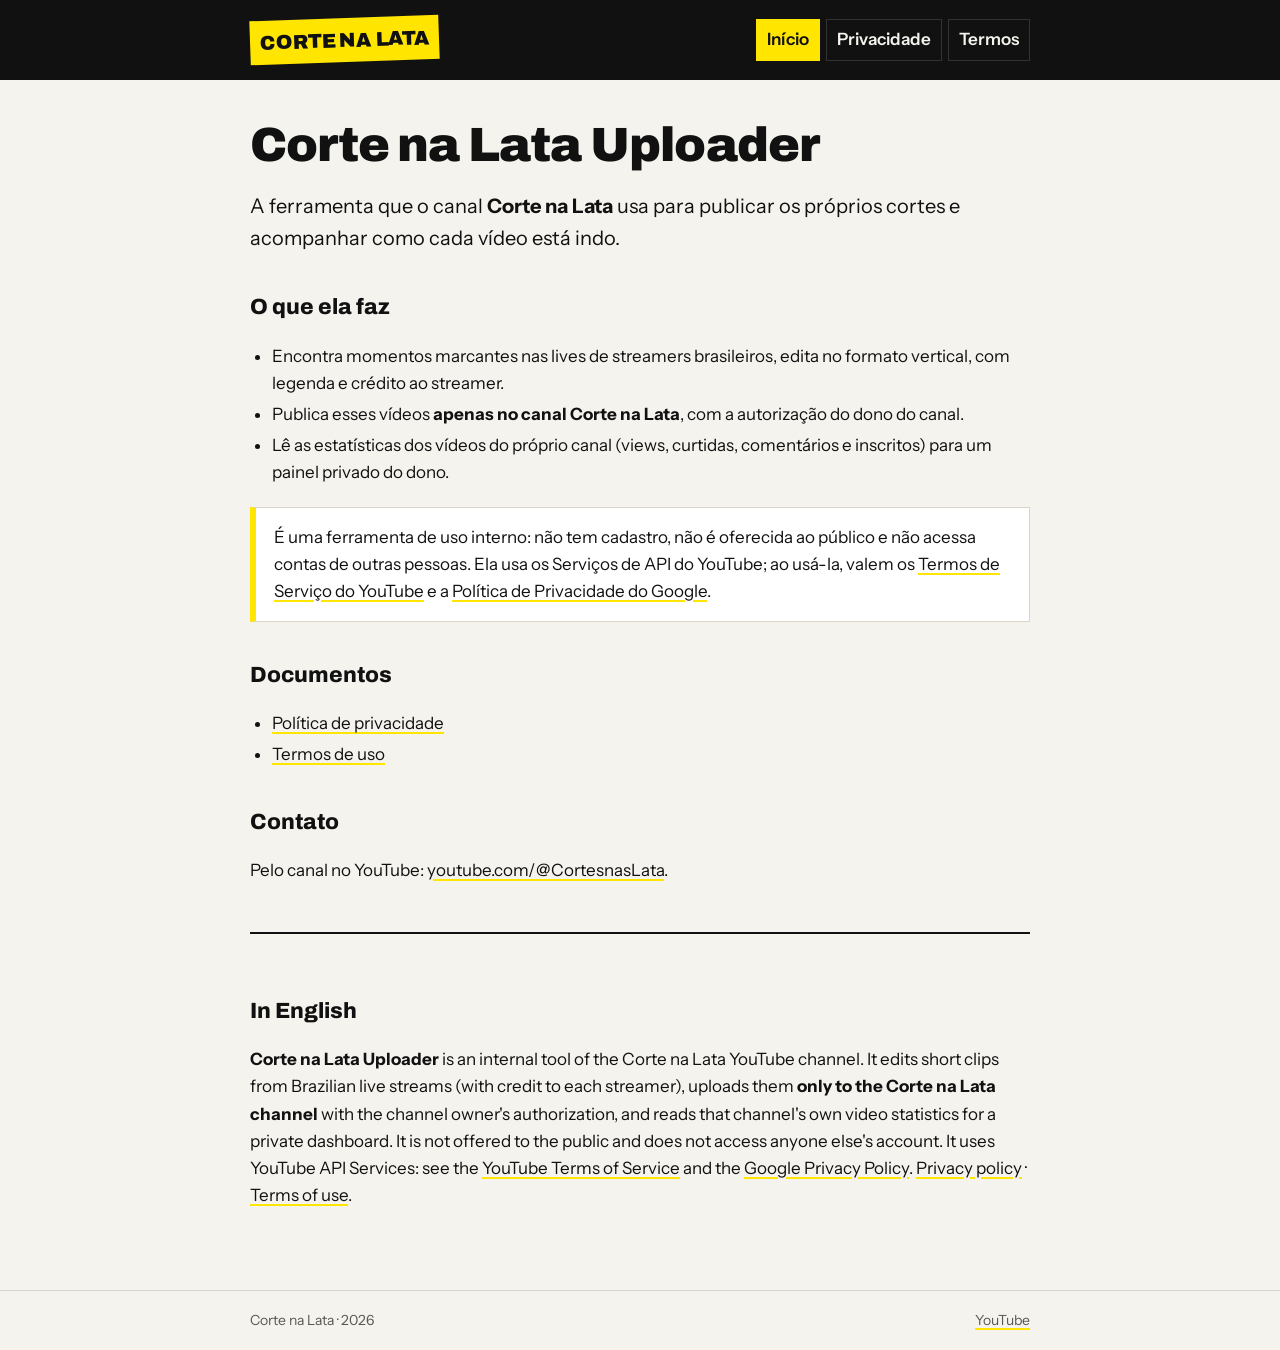
==== index.html @ 4a44e8d9 "Site do Corte na Lata Uploader: início, privacidade e termos" ====
<!doctype html>
<html lang="pt-BR">
<head>
<meta charset="utf-8">
<meta name="viewport" content="width=device-width, initial-scale=1">
<title>Corte na Lata Uploader</title>
<meta name="description" content="Ferramenta do canal Corte na Lata que publica cortes de lives no próprio canal e acompanha as estatísticas dos vídeos.">
<link rel="preconnect" href="https://fonts.googleapis.com">
<link href="https://fonts.googleapis.com/css2?family=Archivo:wght@800;900&family=Instrument+Sans:wght@400;600&display=swap" rel="stylesheet">
<link rel="stylesheet" href="style.css">
</head>
<body>
<header><div class="bar">
  <a class="brand" href="./">CORTE NA LATA</a>
  <nav aria-label="Páginas"><a href="./" aria-current="page">Início</a><a href="privacy.html">Privacidade</a><a href="terms.html">Termos</a></nav>
</div></header>
<main>
  <h1>Corte na Lata Uploader</h1>
  <p class="lead">A ferramenta que o canal <strong>Corte na Lata</strong> usa para publicar os próprios cortes e acompanhar como cada vídeo está indo.</p>

  <h2>O que ela faz</h2>
  <ul>
    <li>Encontra momentos marcantes nas lives de streamers brasileiros, edita no formato vertical, com legenda e crédito ao streamer.</li>
    <li>Publica esses vídeos <strong>apenas no canal Corte na Lata</strong>, com a autorização do dono do canal.</li>
    <li>Lê as estatísticas dos vídeos do próprio canal (views, curtidas, comentários e inscritos) para um painel privado do dono.</li>
  </ul>

  <div class="box">É uma ferramenta de uso interno: não tem cadastro, não é oferecida ao público e não acessa contas de outras pessoas. Ela usa os Serviços de API do YouTube; ao usá-la, valem os <a href="https://www.youtube.com/t/terms">Termos de Serviço do YouTube</a> e a <a href="https://policies.google.com/privacy">Política de Privacidade do Google</a>.</div>

  <h2>Documentos</h2>
  <ul>
    <li><a href="privacy.html">Política de privacidade</a></li>
    <li><a href="terms.html">Termos de uso</a></li>
  </ul>

  <h2>Contato</h2>
  <p>Pelo canal no YouTube: <a href="https://www.youtube.com/@CortesnasLata">youtube.com/@CortesnasLata</a>.</p>

  <section class="en" lang="en">
    <h2>In English</h2>
    <p><strong>Corte na Lata Uploader</strong> is an internal tool of the Corte na Lata YouTube channel. It edits short clips from Brazilian live streams (with credit to each streamer), uploads them <strong>only to the Corte na Lata channel</strong> with the channel owner's authorization, and reads that channel's own video statistics for a private dashboard. It is not offered to the public and does not access anyone else's account. It uses YouTube API Services: see the <a href="https://www.youtube.com/t/terms">YouTube Terms of Service</a> and the <a href="https://policies.google.com/privacy">Google Privacy Policy</a>. <a href="privacy.html#en">Privacy policy</a> · <a href="terms.html#en">Terms of use</a>.</p>
  </section>
</main>
<footer><div class="bar"><span>Corte na Lata · 2026</span><a href="https://www.youtube.com/@CortesnasLata">YouTube</a></div></footer>
</body>
</html>
---- style.css ----
:root{--yellow:#FFE500;--ink:#111111;--paper:#F5F3EE;--muted:#5A5852;--rule:#D9D5CB}
*{box-sizing:border-box}
html,body{margin:0}
body{background:var(--paper);color:var(--ink);font-family:"Instrument Sans",system-ui,sans-serif;font-size:17px;line-height:1.6}
a{color:var(--ink);text-decoration-thickness:2px;text-decoration-color:var(--yellow);text-underline-offset:3px}
a:hover{background:var(--yellow)}
header{background:var(--ink);color:var(--paper)}
.bar{max-width:820px;margin:0 auto;padding:18px 20px;display:flex;flex-wrap:wrap;align-items:center;justify-content:space-between;gap:12px}
.brand{display:inline-block;background:var(--yellow);color:var(--ink);font-family:"Archivo",sans-serif;font-weight:900;font-size:20px;letter-spacing:-.3px;padding:6px 10px;transform:rotate(-2deg);text-decoration:none}
.brand:hover{background:var(--yellow)}
nav{display:flex;flex-wrap:wrap;gap:6px}
nav a{color:var(--paper);text-decoration:none;font-weight:600;padding:6px 10px;border:1px solid #333}
nav a:hover,nav a[aria-current=page]{background:var(--yellow);color:var(--ink);border-color:var(--yellow)}
main{max-width:820px;margin:0 auto;padding:40px 20px 64px}
h1{font-family:"Archivo",sans-serif;font-weight:900;font-size:clamp(32px,6vw,48px);line-height:1.05;letter-spacing:-.8px;margin:0 0 8px}
h2{font-family:"Archivo",sans-serif;font-weight:800;font-size:22px;margin:36px 0 8px}
.updated{color:var(--muted);font-size:14px;margin:0 0 28px}
.lead{font-size:20px}
.box{background:#fff;border:1px solid var(--rule);border-left:6px solid var(--yellow);padding:16px 18px;margin:20px 0}
ul{padding-left:22px}
li{margin:4px 0}
.en{margin-top:48px;padding-top:24px;border-top:2px solid var(--ink)}
footer{border-top:1px solid var(--rule);color:var(--muted);font-size:14px}
footer .bar{color:var(--muted)}
footer a{color:var(--muted)}
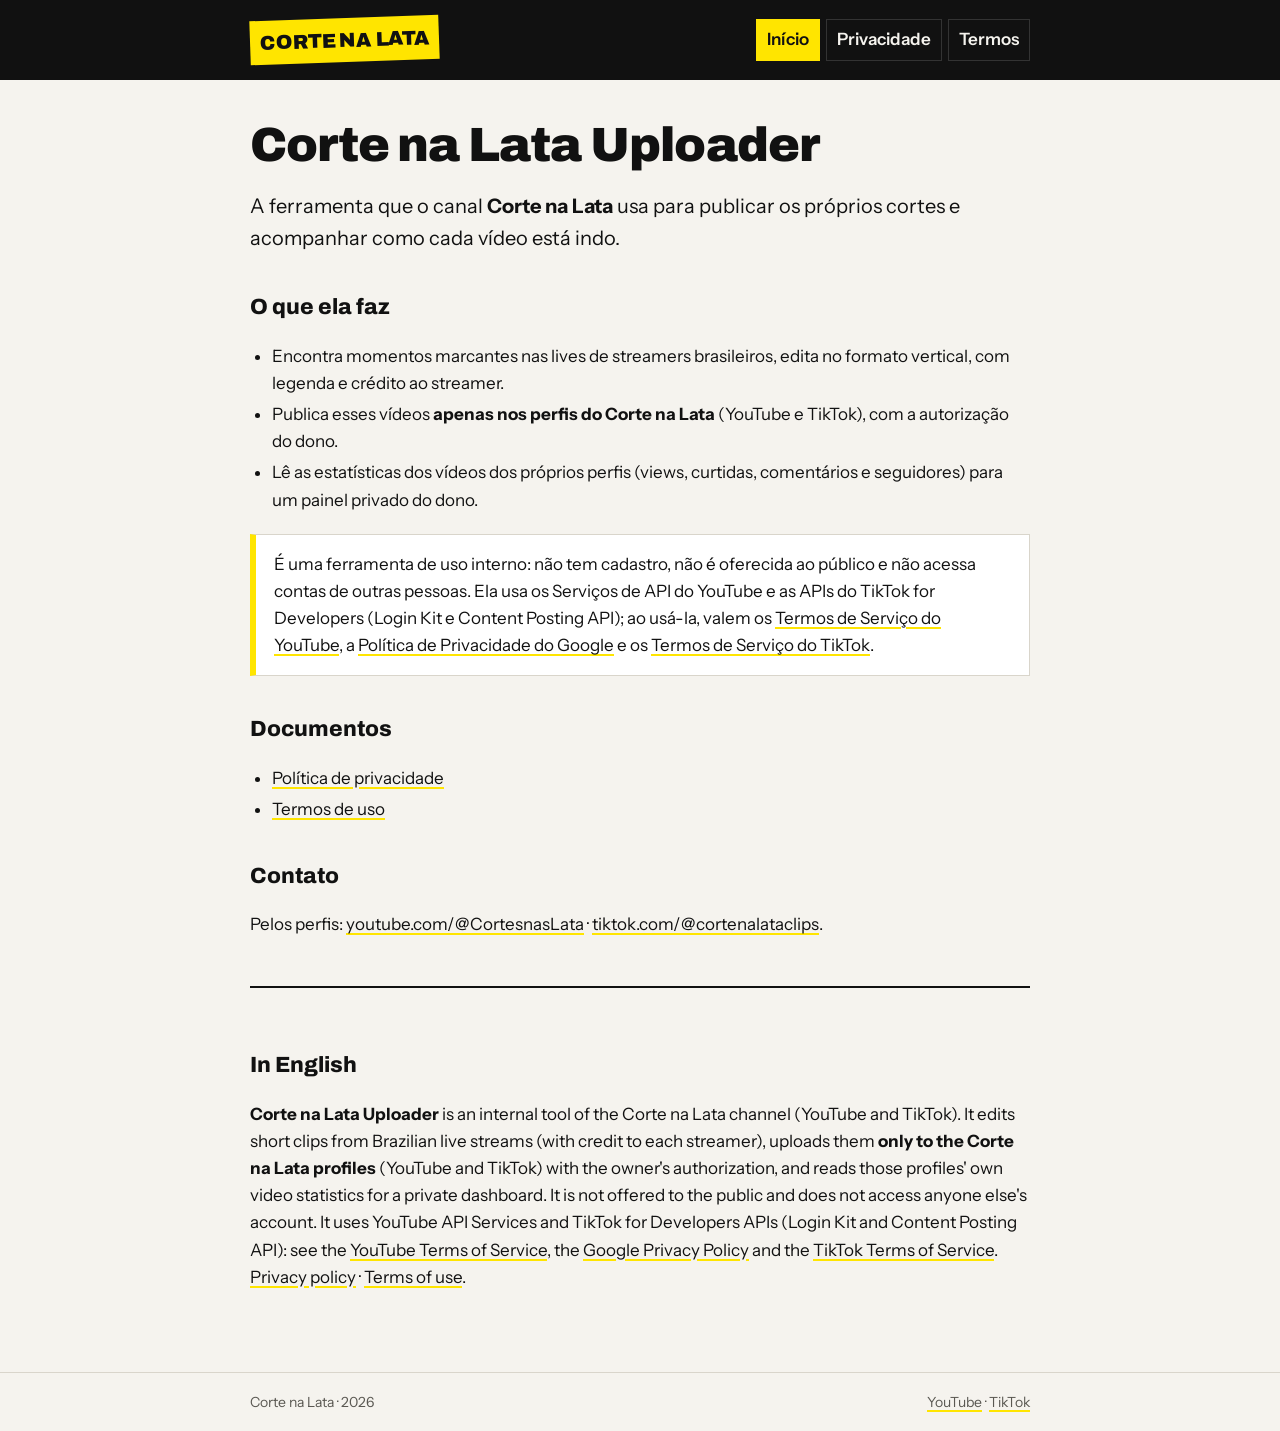
==== commit 62945d94: "TikTok na privacidade, termos e início; página de retorno do login do TikTok" ====
--- a/index.html
+++ b/index.html
@@ -4,7 +4,7 @@
 <meta charset="utf-8">
 <meta name="viewport" content="width=device-width, initial-scale=1">
 <title>Corte na Lata Uploader</title>
-<meta name="description" content="Ferramenta do canal Corte na Lata que publica cortes de lives no próprio canal e acompanha as estatísticas dos vídeos.">
+<meta name="description" content="Ferramenta do canal Corte na Lata que publica cortes de lives nos próprios perfis (YouTube e TikTok) e acompanha as estatísticas dos vídeos.">
 <link rel="preconnect" href="https://fonts.googleapis.com">
 <link href="https://fonts.googleapis.com/css2?family=Archivo:wght@800;900&family=Instrument+Sans:wght@400;600&display=swap" rel="stylesheet">
 <link rel="stylesheet" href="style.css">
@@ -21,11 +21,11 @@
   <h2>O que ela faz</h2>
   <ul>
     <li>Encontra momentos marcantes nas lives de streamers brasileiros, edita no formato vertical, com legenda e crédito ao streamer.</li>
-    <li>Publica esses vídeos <strong>apenas no canal Corte na Lata</strong>, com a autorização do dono do canal.</li>
-    <li>Lê as estatísticas dos vídeos do próprio canal (views, curtidas, comentários e inscritos) para um painel privado do dono.</li>
+    <li>Publica esses vídeos <strong>apenas nos perfis do Corte na Lata</strong> (YouTube e TikTok), com a autorização do dono.</li>
+    <li>Lê as estatísticas dos vídeos dos próprios perfis (views, curtidas, comentários e seguidores) para um painel privado do dono.</li>
   </ul>
 
-  <div class="box">É uma ferramenta de uso interno: não tem cadastro, não é oferecida ao público e não acessa contas de outras pessoas. Ela usa os Serviços de API do YouTube; ao usá-la, valem os <a href="https://www.youtube.com/t/terms">Termos de Serviço do YouTube</a> e a <a href="https://policies.google.com/privacy">Política de Privacidade do Google</a>.</div>
+  <div class="box">É uma ferramenta de uso interno: não tem cadastro, não é oferecida ao público e não acessa contas de outras pessoas. Ela usa os Serviços de API do YouTube e as APIs do TikTok for Developers (Login Kit e Content Posting API); ao usá-la, valem os <a href="https://www.youtube.com/t/terms">Termos de Serviço do YouTube</a>, a <a href="https://policies.google.com/privacy">Política de Privacidade do Google</a> e os <a href="https://www.tiktok.com/legal/terms-of-service">Termos de Serviço do TikTok</a>.</div>
 
   <h2>Documentos</h2>
   <ul>
@@ -34,13 +34,13 @@
   </ul>
 
   <h2>Contato</h2>
-  <p>Pelo canal no YouTube: <a href="https://www.youtube.com/@CortesnasLata">youtube.com/@CortesnasLata</a>.</p>
+  <p>Pelos perfis: <a href="https://www.youtube.com/@CortesnasLata">youtube.com/@CortesnasLata</a> · <a href="https://www.tiktok.com/@cortenalataclips">tiktok.com/@cortenalataclips</a>.</p>
 
   <section class="en" lang="en">
     <h2>In English</h2>
-    <p><strong>Corte na Lata Uploader</strong> is an internal tool of the Corte na Lata YouTube channel. It edits short clips from Brazilian live streams (with credit to each streamer), uploads them <strong>only to the Corte na Lata channel</strong> with the channel owner's authorization, and reads that channel's own video statistics for a private dashboard. It is not offered to the public and does not access anyone else's account. It uses YouTube API Services: see the <a href="https://www.youtube.com/t/terms">YouTube Terms of Service</a> and the <a href="https://policies.google.com/privacy">Google Privacy Policy</a>. <a href="privacy.html#en">Privacy policy</a> · <a href="terms.html#en">Terms of use</a>.</p>
+    <p><strong>Corte na Lata Uploader</strong> is an internal tool of the Corte na Lata channel (YouTube and TikTok). It edits short clips from Brazilian live streams (with credit to each streamer), uploads them <strong>only to the Corte na Lata profiles</strong> (YouTube and TikTok) with the owner's authorization, and reads those profiles' own video statistics for a private dashboard. It is not offered to the public and does not access anyone else's account. It uses YouTube API Services and TikTok for Developers APIs (Login Kit and Content Posting API): see the <a href="https://www.youtube.com/t/terms">YouTube Terms of Service</a>, the <a href="https://policies.google.com/privacy">Google Privacy Policy</a> and the <a href="https://www.tiktok.com/legal/terms-of-service">TikTok Terms of Service</a>. <a href="privacy.html#en">Privacy policy</a> · <a href="terms.html#en">Terms of use</a>.</p>
   </section>
 </main>
-<footer><div class="bar"><span>Corte na Lata · 2026</span><a href="https://www.youtube.com/@CortesnasLata">YouTube</a></div></footer>
+<footer><div class="bar"><span>Corte na Lata · 2026</span><span><a href="https://www.youtube.com/@CortesnasLata">YouTube</a> · <a href="https://www.tiktok.com/@cortenalataclips">TikTok</a></span></div></footer>
 </body>
 </html>
